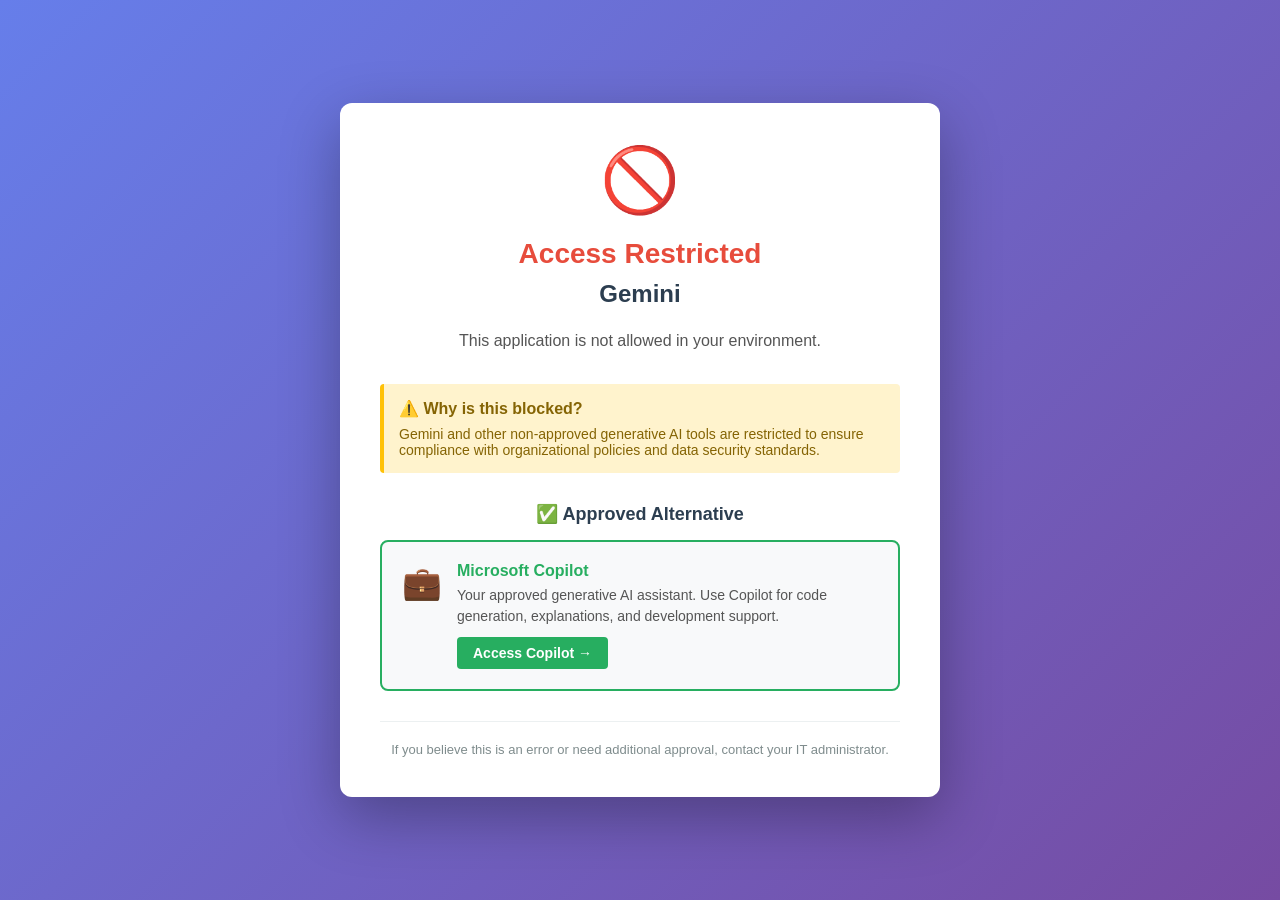
==== app-blocked.html @ 04b29352 "Commit of README and app-blocked.html" ====
<!DOCTYPE html>
<html lang="en">
<head>
    <meta charset="UTF-8">
    <meta name="viewport" content="width=device-width, initial-scale=1.0">
    <title>App Access Restricted</title>
    <style>
        * {
            margin: 0;
            padding: 0;
            box-sizing: border-box;
        }
        
        body {
            font-family: -apple-system, BlinkMacSystemFont, 'Segoe UI', Roboto, Oxygen, Ubuntu, Cantarell, sans-serif;
            background: linear-gradient(135deg, #667eea 0%, #764ba2 100%);
            min-height: 100vh;
            display: flex;
            align-items: center;
            justify-content: center;
            padding: 20px;
        }
        
        .container {
            background: white;
            border-radius: 12px;
            box-shadow: 0 20px 60px rgba(0, 0, 0, 0.3);
            max-width: 600px;
            width: 100%;
            padding: 40px;
            text-align: center;
        }
        
        .blocked-icon {
            font-size: 64px;
            margin-bottom: 20px;
        }
        
        h1 {
            color: #e74c3c;
            font-size: 28px;
            margin-bottom: 10px;
        }
        
        .app-name {
            font-size: 24px;
            color: #2c3e50;
            margin-bottom: 20px;
            font-weight: 600;
        }
        
        .message {
            color: #555;
            font-size: 16px;
            line-height: 1.6;
            margin-bottom: 30px;
        }
        
        .reason {
            background: #fff3cd;
            border-left: 4px solid #ffc107;
            padding: 15px;
            margin-bottom: 30px;
            text-align: left;
            border-radius: 4px;
        }
        
        .reason-title {
            font-weight: 600;
            color: #856404;
            margin-bottom: 8px;
        }
        
        .reason-text {
            color: #856404;
            font-size: 14px;
        }
        
        .alternatives {
            text-align: left;
            margin-bottom: 30px;
        }
        
        .alternatives h2 {
            color: #2c3e50;
            font-size: 18px;
            margin-bottom: 15px;
            text-align: center;
        }
        
        .alternative-item {
            background: #f8f9fa;
            border: 2px solid #27ae60;
            border-radius: 8px;
            padding: 20px;
            margin-bottom: 15px;
            display: flex;
            align-items: flex-start;
            gap: 15px;
        }
        
        .alternative-icon {
            font-size: 32px;
            flex-shrink: 0;
            margin-top: 2px;
        }
        
        .alternative-content {
            text-align: left;
            flex: 1;
        }
        
        .alternative-name {
            font-weight: 600;
            color: #27ae60;
            font-size: 16px;
            margin-bottom: 5px;
        }
        
        .alternative-description {
            color: #555;
            font-size: 14px;
            margin-bottom: 10px;
            line-height: 1.5;
        }
        
        .alternative-link {
            display: inline-block;
            background: #27ae60;
            color: white;
            text-decoration: none;
            padding: 8px 16px;
            border-radius: 4px;
            font-size: 14px;
            font-weight: 600;
            transition: background 0.3s ease;
        }
        
        .alternative-link:hover {
            background: #229954;
        }
        
        .footer {
            color: #7f8c8d;
            font-size: 13px;
            margin-top: 30px;
            padding-top: 20px;
            border-top: 1px solid #ecf0f1;
        }
        
        @media (max-width: 600px) {
            .container {
                padding: 30px 20px;
            }
            
            h1 {
                font-size: 24px;
            }
            
            .app-name {
                font-size: 20px;
            }
            
            .blocked-icon {
                font-size: 48px;
            }
        }
    </style>
</head>
<body>
    <div class="container">
        <div class="blocked-icon">🚫</div>
        
        <h1>Access Restricted</h1>
        <div class="app-name">Gemini</div>
        
        <div class="message">
            <p>This application is not allowed in your environment.</p>
        </div>
        
        <div class="reason">
            <div class="reason-title">⚠️ Why is this blocked?</div>
            <div class="reason-text">
                Gemini and other non-approved generative AI tools are restricted to ensure compliance with organizational policies and data security standards.
            </div>
        </div>
        
        <div class="alternatives">
            <h2>✅ Approved Alternative</h2>
            <div class="alternative-item">
                <div class="alternative-icon">💼</div>
                <div class="alternative-content">
                    <div class="alternative-name">Microsoft Copilot</div>
                    <div class="alternative-description">
                        Your approved generative AI assistant. Use Copilot for code generation, explanations, and development support.
                    </div>
                    <a href="https://copilot.microsoft.com" class="alternative-link" target="_blank">Access Copilot →</a>
                </div>
            </div>
        </div>
        
        <div class="footer">
            <p>If you believe this is an error or need additional approval, contact your IT administrator.</p>
        </div>
    </div>
</body>
</html>
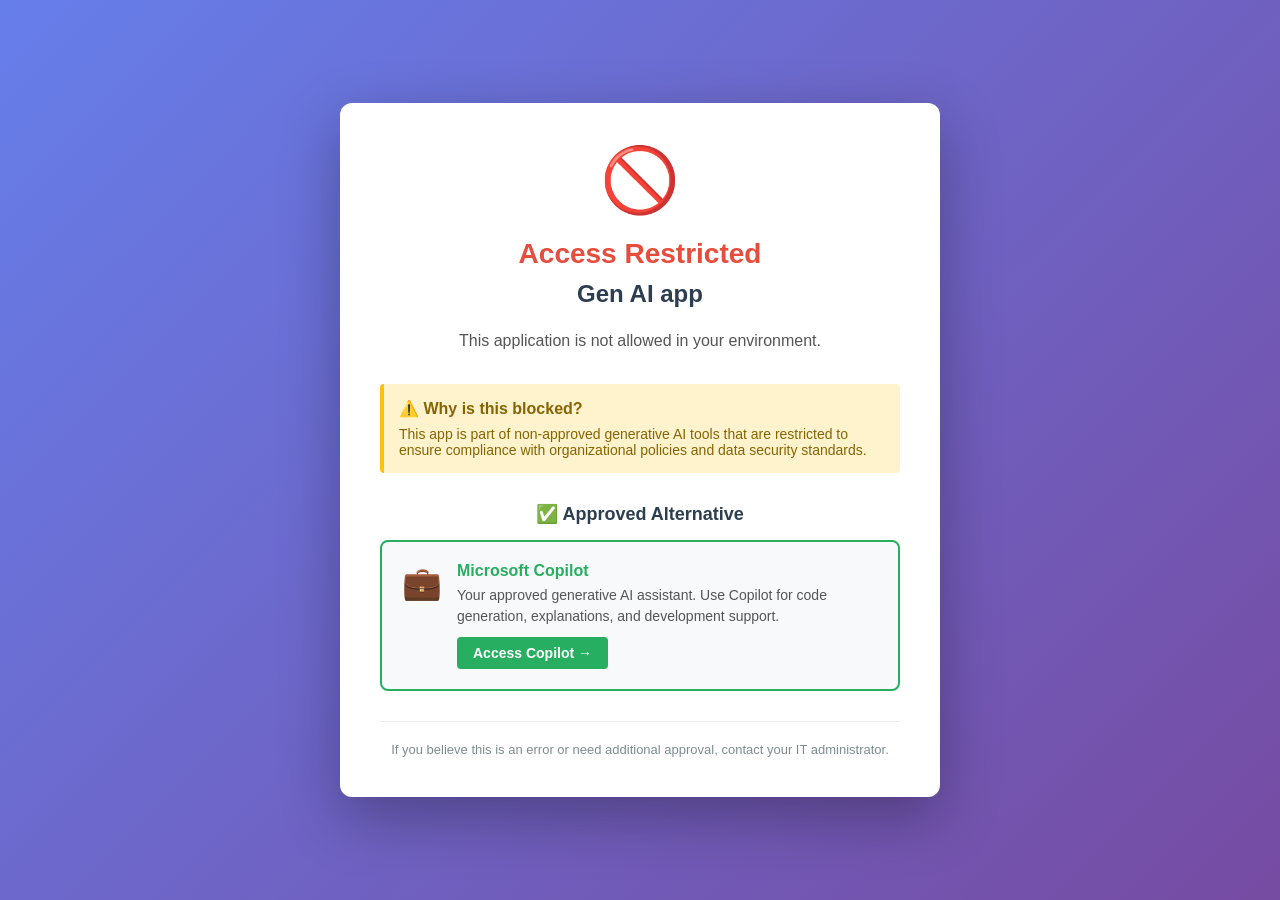
==== commit ea031a50: "Changed app notification to generic Gen AI app instead of Gemini as this page is used for multiple G" ====
--- a/app-blocked.html
+++ b/app-blocked.html
@@ -172,7 +172,7 @@
         <div class="blocked-icon">🚫</div>
         
         <h1>Access Restricted</h1>
-        <div class="app-name">Gemini</div>
+        <div class="app-name">Gen AI app</div>
         
         <div class="message">
             <p>This application is not allowed in your environment.</p>
@@ -181,7 +181,7 @@
         <div class="reason">
             <div class="reason-title">⚠️ Why is this blocked?</div>
             <div class="reason-text">
-                Gemini and other non-approved generative AI tools are restricted to ensure compliance with organizational policies and data security standards.
+                This app is part of non-approved generative AI tools that are restricted to ensure compliance with organizational policies and data security standards.
             </div>
         </div>
         
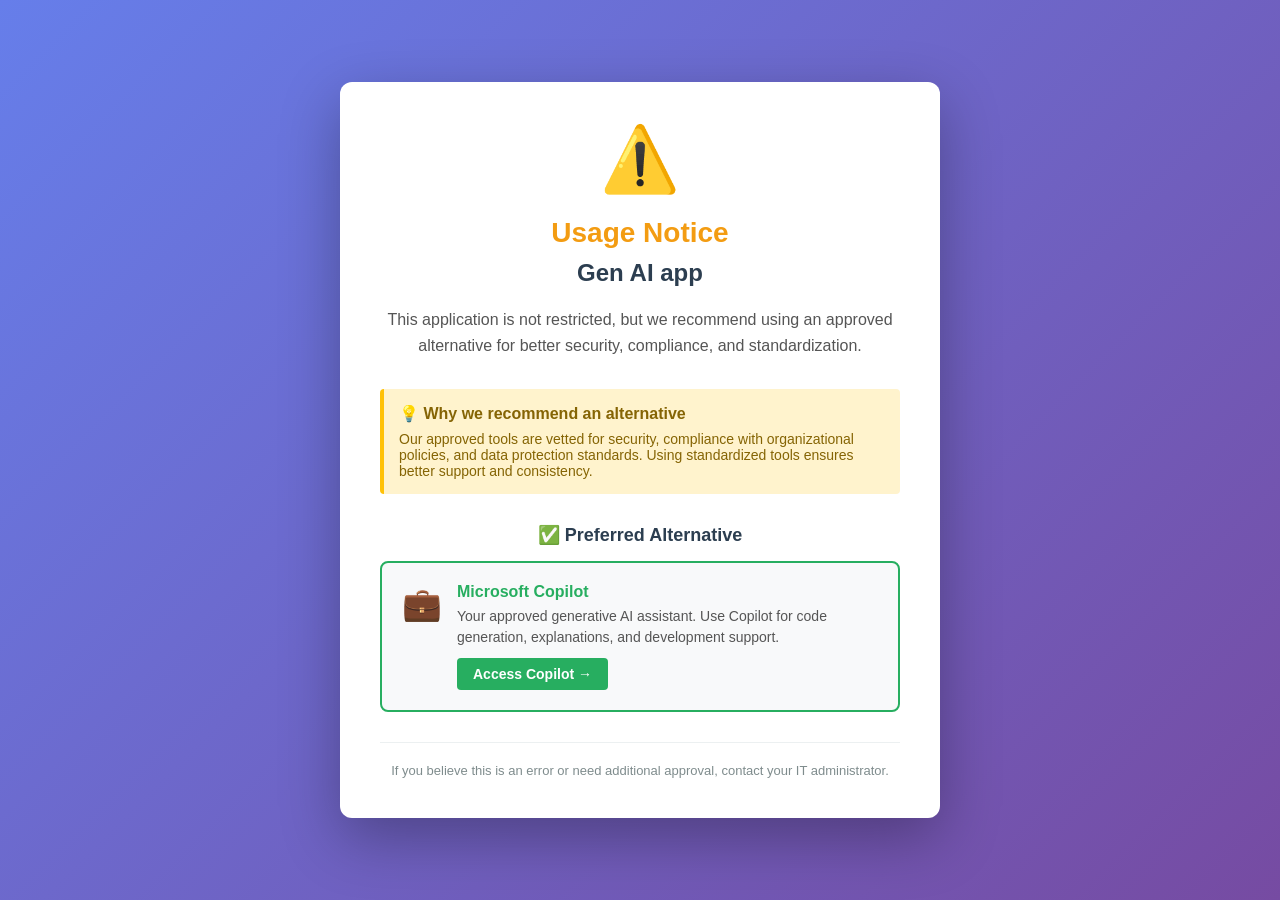
==== commit 856b84ea: "Updated with more information on the block and added alternative to the blocked.html page" ====
--- a/app-blocked.html
+++ b/app-blocked.html
@@ -3,7 +3,7 @@
 <head>
     <meta charset="UTF-8">
     <meta name="viewport" content="width=device-width, initial-scale=1.0">
-    <title>App Access Restricted</title>
+    <title>Recommended Alternative Available</title>
     <style>
         * {
             margin: 0;
@@ -37,7 +37,7 @@
         }
         
         h1 {
-            color: #e74c3c;
+            color: #f39c12;
             font-size: 28px;
             margin-bottom: 10px;
         }
@@ -169,24 +169,24 @@
 </head>
 <body>
     <div class="container">
-        <div class="blocked-icon">🚫</div>
-        
-        <h1>Access Restricted</h1>
+        <div class="blocked-icon">⚠️</div>
+        
+        <h1>Usage Notice</h1>
         <div class="app-name">Gen AI app</div>
         
         <div class="message">
-            <p>This application is not allowed in your environment.</p>
+            <p>This application is not restricted, but we recommend using an approved alternative for better security, compliance, and standardization.</p>
         </div>
         
         <div class="reason">
-            <div class="reason-title">⚠️ Why is this blocked?</div>
+            <div class="reason-title">💡 Why we recommend an alternative</div>
             <div class="reason-text">
-                This app is part of non-approved generative AI tools that are restricted to ensure compliance with organizational policies and data security standards.
+                Our approved tools are vetted for security, compliance with organizational policies, and data protection standards. Using standardized tools ensures better support and consistency.
             </div>
         </div>
         
         <div class="alternatives">
-            <h2>✅ Approved Alternative</h2>
+            <h2>✅ Preferred Alternative</h2>
             <div class="alternative-item">
                 <div class="alternative-icon">💼</div>
                 <div class="alternative-content">
